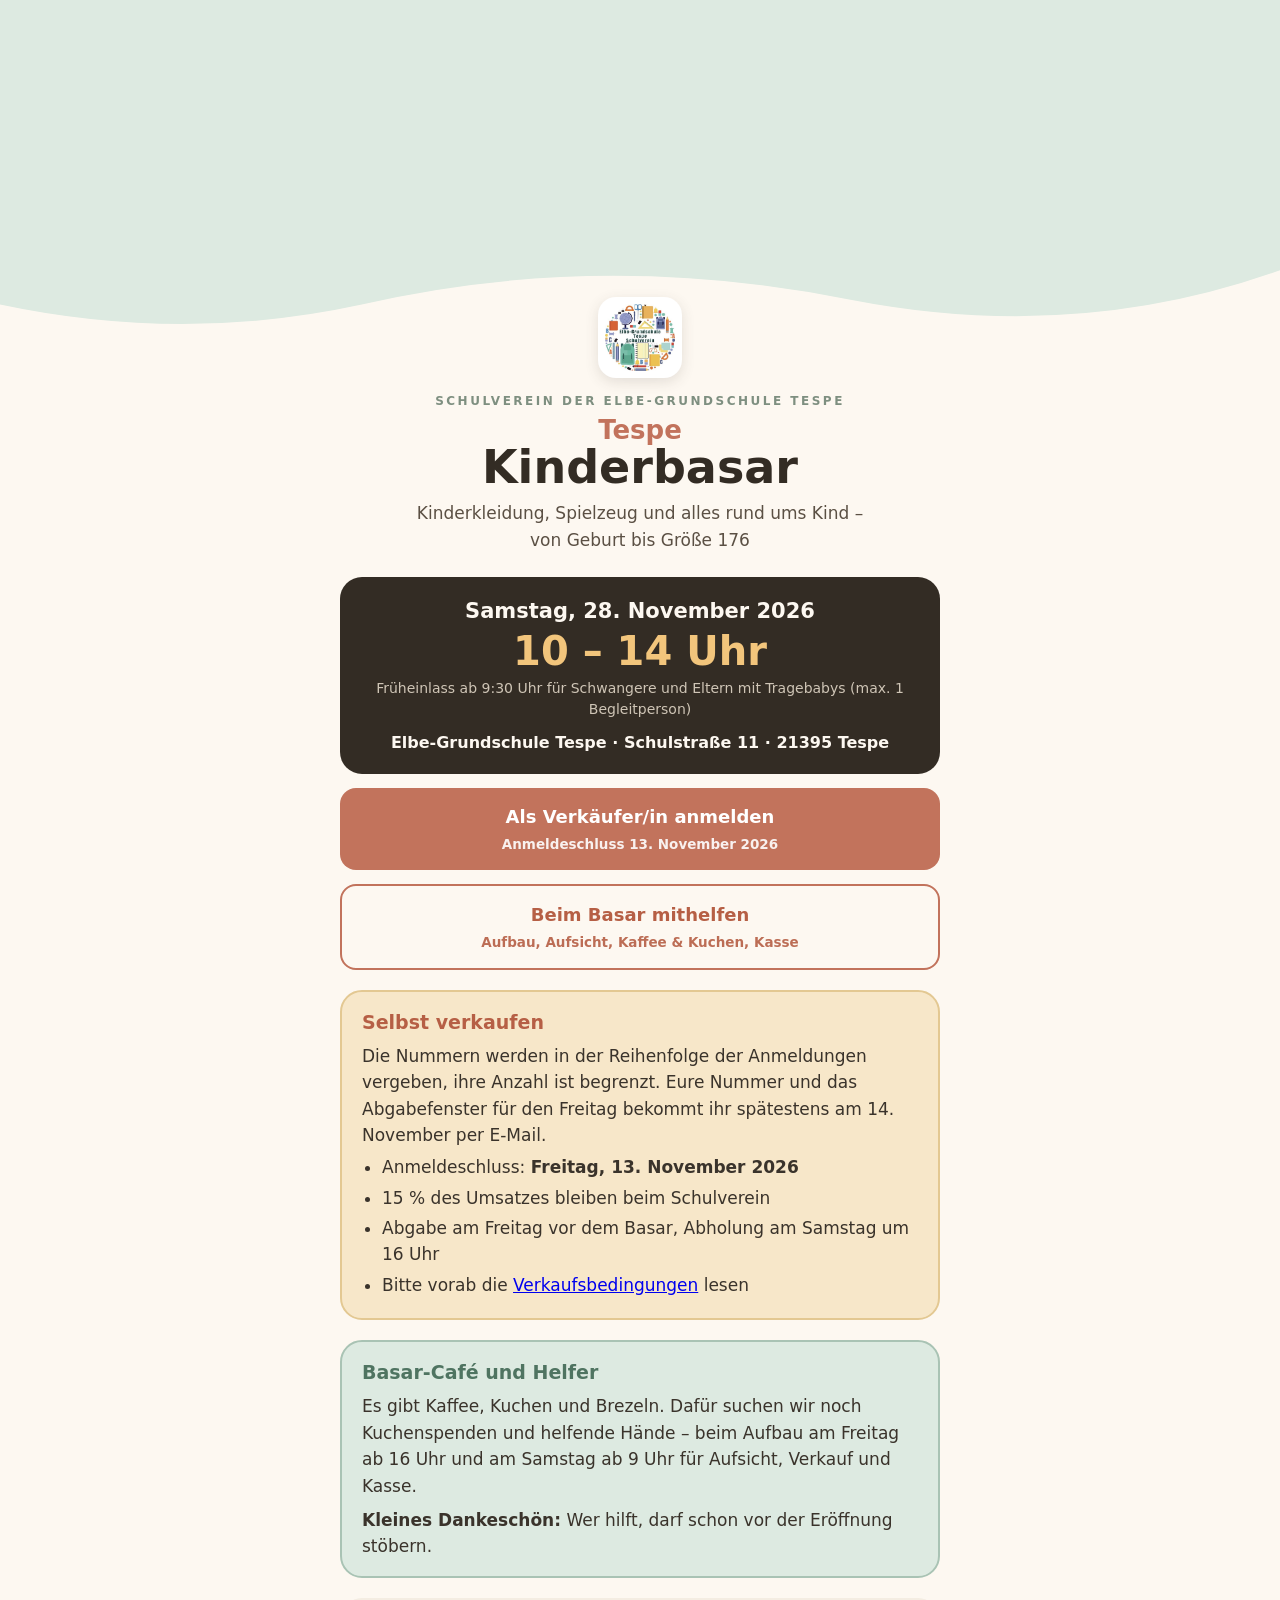
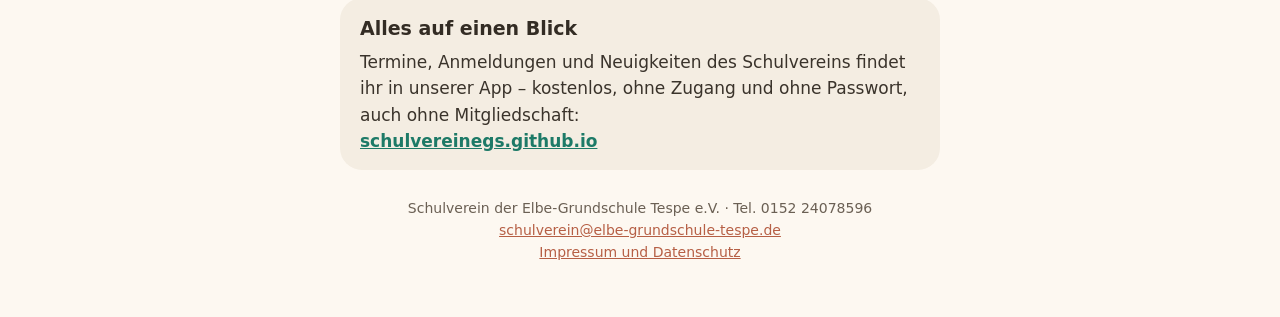
==== basar.html @ b5ace93e "Add files via upload" ====
<!doctype html>
<html lang="de">
<head>
<meta charset="utf-8">
<meta name="viewport" content="width=device-width, initial-scale=1, viewport-fit=cover">
<title>Tespe Kinderbasar – 28. November 2026</title>
<meta name="description" content="Tespe Kinderbasar am Samstag, 28. November 2026, 10 bis 14 Uhr in der Elbe-Grundschule Tespe. Kinderkleidung, Spielzeug und alles rund ums Kind. Anmeldung für Verkäufer bis 13. November.">
<meta name="theme-color" content="#C2735C">
<link rel="icon" href="icon-192.png">
<link rel="apple-touch-icon" href="icon-192.png">

<meta property="og:type" content="website">
<meta property="og:title" content="Tespe Kinderbasar – Samstag, 28. November 2026">
<meta property="og:description" content="10 bis 14 Uhr in der Elbe-Grundschule Tespe. Kinderkleidung, Spielzeug und alles rund ums Kind. Verkäufer können sich bis zum 13. November anmelden.">
<meta property="og:url" content="https://schulvereinegs.github.io/basar.html">
<meta property="og:image" content="https://schulvereinegs.github.io/basar-vorschau.png">
<meta property="og:locale" content="de_DE">
<meta name="twitter:card" content="summary_large_image">

<style>
  :root{
    --creme:#FDF8F1; --tinte:#3A332B; --dunkel:#332C24; --terra:#C2735C;
    --terra-dunkel:#B65F45; --salbei:#DDEAE1; --salbei-rand:#A9C3B4;
    --sand:#F7E7C9; --sand-rand:#E3C892; --gold:#F2C57C;
  }
  *{box-sizing:border-box;}
  body{
    margin:0; background:var(--creme); color:var(--tinte);
    font:17px/1.55 "Trebuchet MS","Segoe UI",system-ui,sans-serif;
    -webkit-text-size-adjust:100%;
  }
  .welle{display:block; width:100%; height:auto;}
  .seite{max-width:640px; margin:0 auto; padding:0 20px 40px;}
  header{text-align:center; margin-top:-10px;}
  .logo{width:84px; height:81px; border-radius:18px; background:#fff; padding:7px;
        box-shadow:0 4px 14px rgba(74,64,56,.14); margin:-46px auto 14px; display:block;}
  .eyebrow{font-size:12px; font-weight:700; letter-spacing:2.5px; text-transform:uppercase;
           color:#7E8F80;}
  h1{margin:6px 0 0; font-size:46px; line-height:1.02; color:var(--dunkel); font-weight:700;}
  h1 span{display:block; font-size:26px; color:var(--terra); font-weight:700;}
  .unter{margin:10px 0 0; font-size:17px; color:#5B5044;}
  .wann{background:var(--dunkel); color:var(--creme); border-radius:22px;
        padding:18px 22px; text-align:center; margin:24px 0 0;}
  .wann .datum{font-size:21px; font-weight:700;}
  .wann .zeit{font-size:40px; font-weight:700; color:var(--gold); line-height:1.15;}
  .wann .klein{font-size:14px; color:#CFC5B6; margin-top:4px;}
  .wann .ort{font-size:16px; font-weight:600; margin-top:10px;}
  .knopf{display:block; text-align:center; text-decoration:none; font-weight:700;
         border-radius:16px; padding:15px 18px; margin-top:14px; font-size:18px;}
  .knopf.haupt{background:var(--terra); color:#fff;}
  .knopf.haupt:hover{background:var(--terra-dunkel);}
  .knopf.zweit{background:none; border:2px solid var(--terra); color:var(--terra-dunkel);}
  .knopf .zusatz{display:block; font-size:13.5px; font-weight:600; opacity:.9; margin-top:3px;}
  .kasten{border-radius:22px; padding:16px 20px; margin-top:20px;}
  .kasten h2{margin:0 0 6px; font-size:19px;}
  .kasten p{margin:0;}
  .kasten ul{margin:6px 0 0; padding-left:20px;}
  .kasten li{margin-bottom:4px;}
  .sand{background:var(--sand); border:2px solid var(--sand-rand);}
  .sand h2{color:var(--terra-dunkel);}
  .salbei{background:var(--salbei); border:2px solid var(--salbei-rand);}
  .salbei h2{color:#4F7461;}
  .hell{background:#F4EDE2;}
  .hell h2{color:var(--dunkel);}
  .fuss{margin-top:28px; text-align:center; font-size:14px; color:#6B6054;}
  .fuss a{color:var(--terra-dunkel);}
  @media (max-width:420px){
    h1{font-size:38px;} h1 span{font-size:22px;} .wann .zeit{font-size:34px;}
  }
</style>
</head>
<body>

<svg class="welle" viewBox="0 0 559 150" preserveAspectRatio="none" aria-hidden="true">
  <path d="M0 0 H559 V118 Q470 150 372 131 Q262 109 158 133 Q80 150 0 133 Z" fill="#DDEAE1"></path>
</svg>

<div class="seite">
  <header>
    <img class="logo" src="logo.png" alt="Schulverein der Elbe-Grundschule Tespe">
    <div class="eyebrow">Schulverein der Elbe-Grundschule Tespe</div>
    <h1><span>Tespe</span>Kinderbasar</h1>
    <p class="unter">Kinderkleidung, Spielzeug und alles rund ums Kind –<br>von Geburt bis Größe 176</p>
  </header>

  <div class="wann">
    <div class="datum">Samstag, 28. November 2026</div>
    <div class="zeit">10 – 14 Uhr</div>
    <div class="klein">Früheinlass ab 9:30 Uhr für Schwangere und Eltern mit Tragebabys
      (max. 1 Begleitperson)</div>
    <div class="ort">Elbe-Grundschule Tespe · Schulstraße 11 · 21395 Tespe</div>
  </div>

  <a class="knopf haupt" href="https://tally.so/r/PdKO6b">Als Verkäufer/in anmelden
    <span class="zusatz">Anmeldeschluss 13. November 2026</span></a>
  <a class="knopf zweit" href="https://tally.so/r/Ek9WXN">Beim Basar mithelfen
    <span class="zusatz">Aufbau, Aufsicht, Kaffee &amp; Kuchen, Kasse</span></a>

  <div class="kasten sand">
    <h2>Selbst verkaufen</h2>
    <p>Die Nummern werden in der Reihenfolge der Anmeldungen vergeben, ihre Anzahl ist
      begrenzt. Eure Nummer und das Abgabefenster für den Freitag bekommt ihr spätestens
      am 14. November per E-Mail.</p>
    <ul>
      <li>Anmeldeschluss: <strong>Freitag, 13. November 2026</strong></li>
      <li>15 % des Umsatzes bleiben beim Schulverein</li>
      <li>Abgabe am Freitag vor dem Basar, Abholung am Samstag um 16 Uhr</li>
      <li>Bitte vorab die <a href="Tespe-Kinderbasar-Verkaufsbedingungen.pdf">Verkaufsbedingungen</a> lesen</li>
    </ul>
  </div>

  <div class="kasten salbei">
    <h2>Basar-Café und Helfer</h2>
    <p>Es gibt Kaffee, Kuchen und Brezeln. Dafür suchen wir noch Kuchenspenden und helfende
      Hände – beim Aufbau am Freitag ab 16 Uhr und am Samstag ab 9 Uhr für Aufsicht,
      Verkauf und Kasse.</p>
    <p style="margin-top:8px"><strong>Kleines Dankeschön:</strong> Wer hilft, darf schon vor
      der Eröffnung stöbern.</p>
  </div>

  <div class="kasten hell">
    <h2>Alles auf einen Blick</h2>
    <p>Termine, Anmeldungen und Neuigkeiten des Schulvereins findet ihr in unserer App –
      kostenlos, ohne Zugang und ohne Passwort, auch ohne Mitgliedschaft:<br>
      <a href="./" style="color:#1D7A67;font-weight:700">schulvereinegs.github.io</a></p>
  </div>

  <p class="fuss">
    Schulverein der Elbe-Grundschule Tespe e.V. · Tel. 0152 24078596<br>
    <a href="mailto:schulverein@elbe-grundschule-tespe.de">schulverein@elbe-grundschule-tespe.de</a><br>
    <a href="recht.html">Impressum und Datenschutz</a>
  </p>
</div>

</body>
</html>
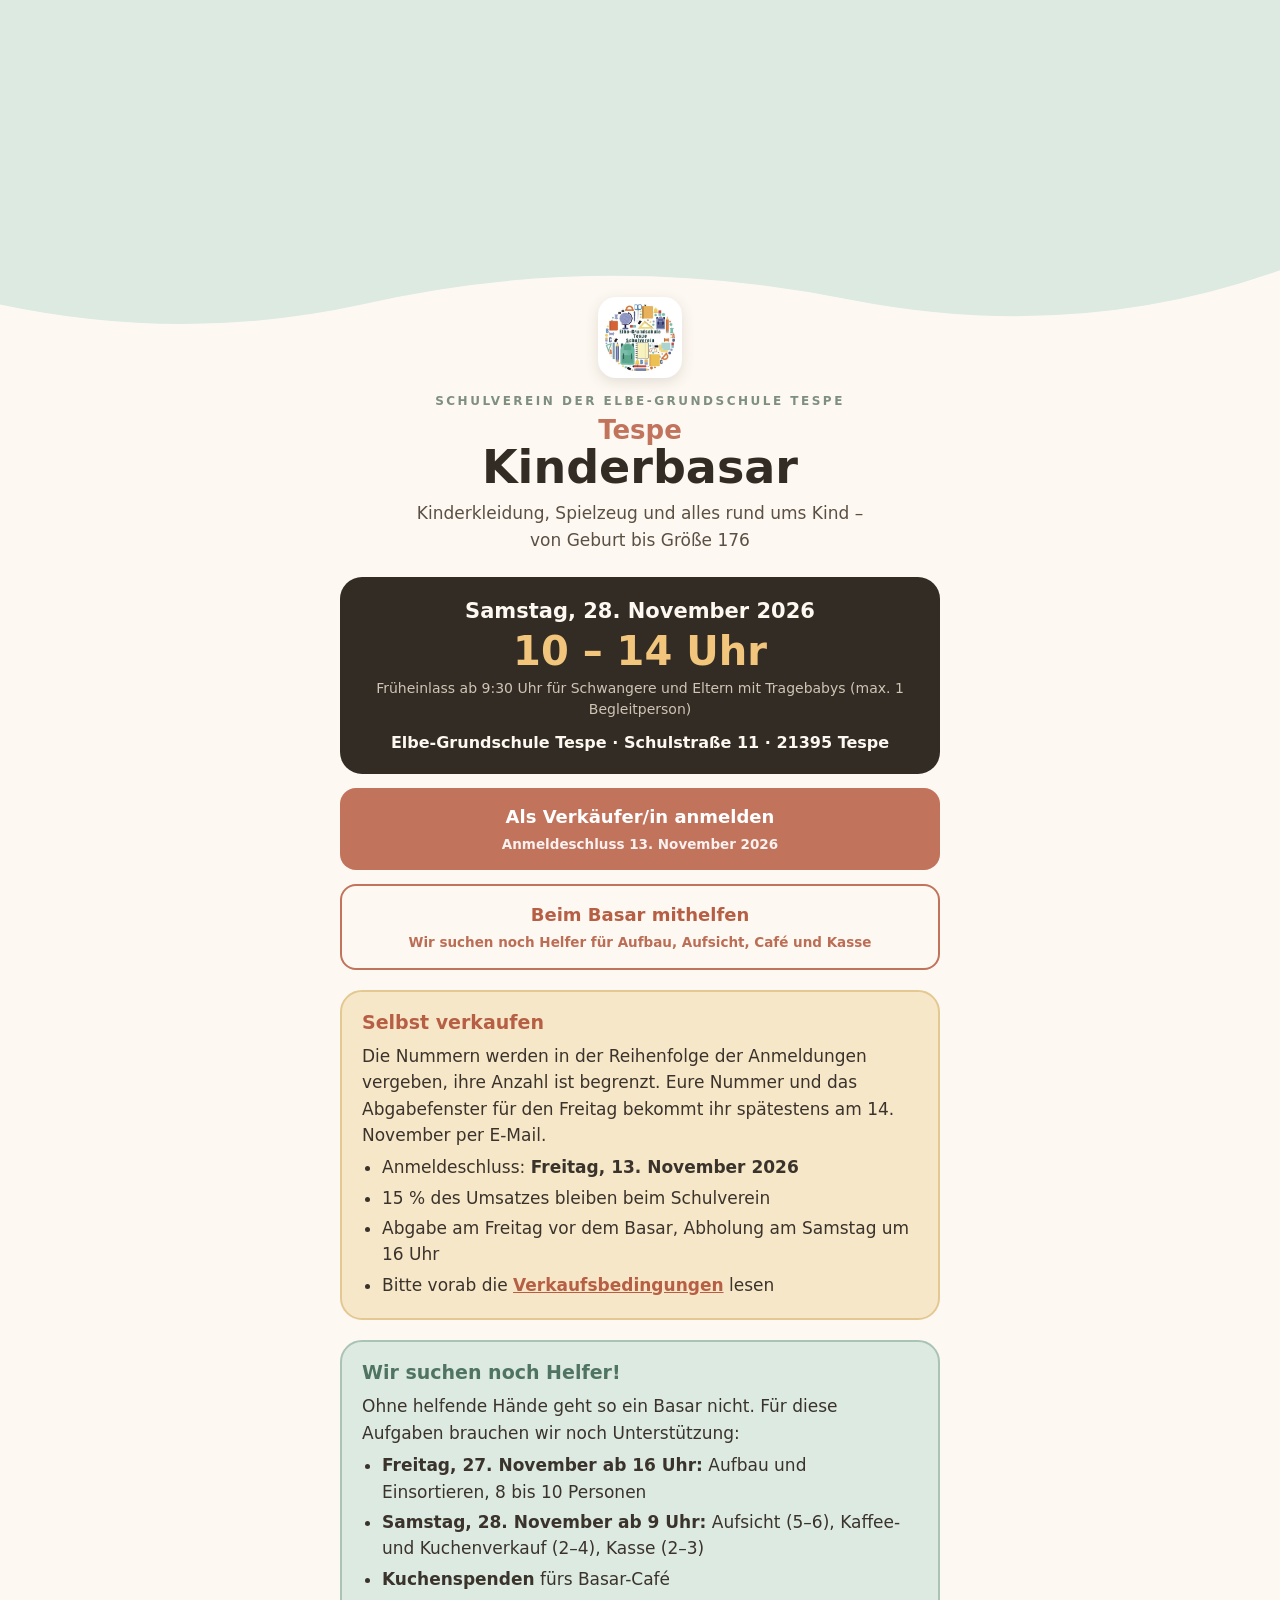
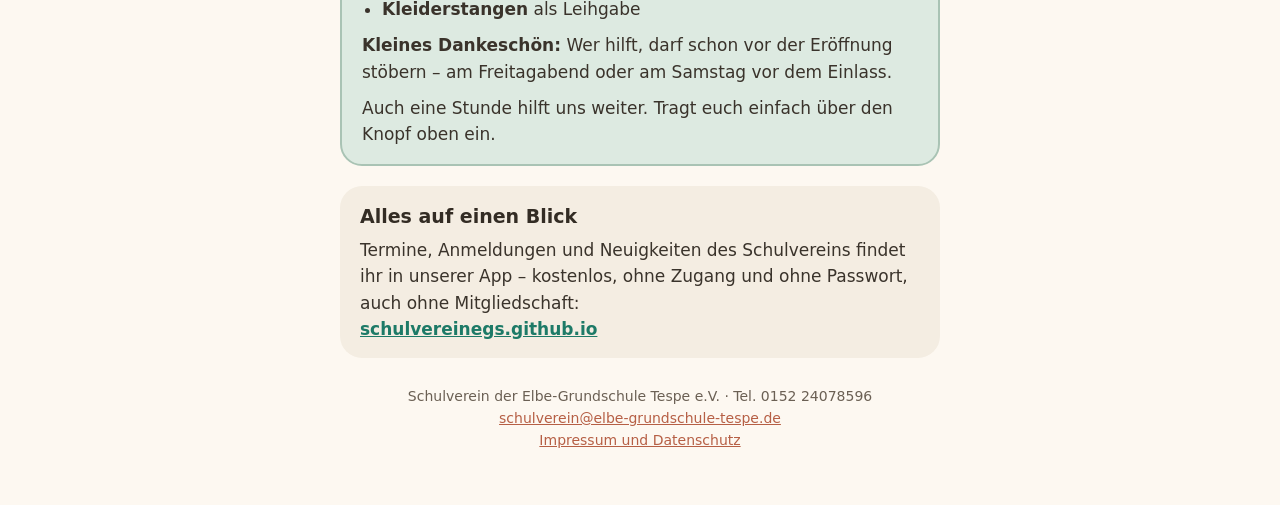
==== commit c27b27bf: "Add files via upload" ====
--- a/basar.html
+++ b/basar.html
@@ -4,14 +4,14 @@
 <meta charset="utf-8">
 <meta name="viewport" content="width=device-width, initial-scale=1, viewport-fit=cover">
 <title>Tespe Kinderbasar – 28. November 2026</title>
-<meta name="description" content="Tespe Kinderbasar am Samstag, 28. November 2026, 10 bis 14 Uhr in der Elbe-Grundschule Tespe. Kinderkleidung, Spielzeug und alles rund ums Kind. Anmeldung für Verkäufer bis 13. November.">
+<meta name="description" content="Tespe Kinderbasar am Samstag, 28. November 2026, 10 bis 14 Uhr in der Elbe-Grundschule Tespe. Anmeldung für Verkäufer bis 13. November – und wir suchen noch Helfer.">
 <meta name="theme-color" content="#C2735C">
 <link rel="icon" href="icon-192.png">
 <link rel="apple-touch-icon" href="icon-192.png">
 
 <meta property="og:type" content="website">
 <meta property="og:title" content="Tespe Kinderbasar – Samstag, 28. November 2026">
-<meta property="og:description" content="10 bis 14 Uhr in der Elbe-Grundschule Tespe. Kinderkleidung, Spielzeug und alles rund ums Kind. Verkäufer können sich bis zum 13. November anmelden.">
+<meta property="og:description" content="10 bis 14 Uhr in der Elbe-Grundschule Tespe. Kinderkleidung, Spielzeug und alles rund ums Kind. Verkäufer anmelden bis 13. November – und wir suchen noch Helfer.">
 <meta property="og:url" content="https://schulvereinegs.github.io/basar.html">
 <meta property="og:image" content="https://schulvereinegs.github.io/basar-vorschau.png">
 <meta property="og:locale" content="de_DE">
@@ -54,6 +54,7 @@
   .kasten{border-radius:22px; padding:16px 20px; margin-top:20px;}
   .kasten h2{margin:0 0 6px; font-size:19px;}
   .kasten p{margin:0;}
+  .kasten a{color:var(--terra-dunkel); font-weight:600;}
   .kasten ul{margin:6px 0 0; padding-left:20px;}
   .kasten li{margin-bottom:4px;}
   .sand{background:var(--sand); border:2px solid var(--sand-rand);}
@@ -94,7 +95,7 @@
   <a class="knopf haupt" href="https://tally.so/r/PdKO6b">Als Verkäufer/in anmelden
     <span class="zusatz">Anmeldeschluss 13. November 2026</span></a>
   <a class="knopf zweit" href="https://tally.so/r/Ek9WXN">Beim Basar mithelfen
-    <span class="zusatz">Aufbau, Aufsicht, Kaffee &amp; Kuchen, Kasse</span></a>
+    <span class="zusatz">Wir suchen noch Helfer für Aufbau, Aufsicht, Café und Kasse</span></a>
 
   <div class="kasten sand">
     <h2>Selbst verkaufen</h2>
@@ -110,12 +111,21 @@
   </div>
 
   <div class="kasten salbei">
-    <h2>Basar-Café und Helfer</h2>
-    <p>Es gibt Kaffee, Kuchen und Brezeln. Dafür suchen wir noch Kuchenspenden und helfende
-      Hände – beim Aufbau am Freitag ab 16 Uhr und am Samstag ab 9 Uhr für Aufsicht,
-      Verkauf und Kasse.</p>
-    <p style="margin-top:8px"><strong>Kleines Dankeschön:</strong> Wer hilft, darf schon vor
-      der Eröffnung stöbern.</p>
+    <h2>Wir suchen noch Helfer!</h2>
+    <p>Ohne helfende Hände geht so ein Basar nicht. Für diese Aufgaben brauchen wir noch
+      Unterstützung:</p>
+    <ul>
+      <li><strong>Freitag, 27. November ab 16 Uhr:</strong> Aufbau und Einsortieren,
+        8 bis 10 Personen</li>
+      <li><strong>Samstag, 28. November ab 9 Uhr:</strong> Aufsicht (5–6), Kaffee- und
+        Kuchenverkauf (2–4), Kasse (2–3)</li>
+      <li><strong>Kuchenspenden</strong> fürs Basar-Café</li>
+      <li><strong>Kleiderstangen</strong> als Leihgabe</li>
+    </ul>
+    <p style="margin-top:10px"><strong>Kleines Dankeschön:</strong> Wer hilft, darf schon vor
+      der Eröffnung stöbern – am Freitagabend oder am Samstag vor dem Einlass.</p>
+    <p style="margin-top:10px">Auch eine Stunde hilft uns weiter. Tragt euch einfach über den
+      Knopf oben ein.</p>
   </div>
 
   <div class="kasten hell">
